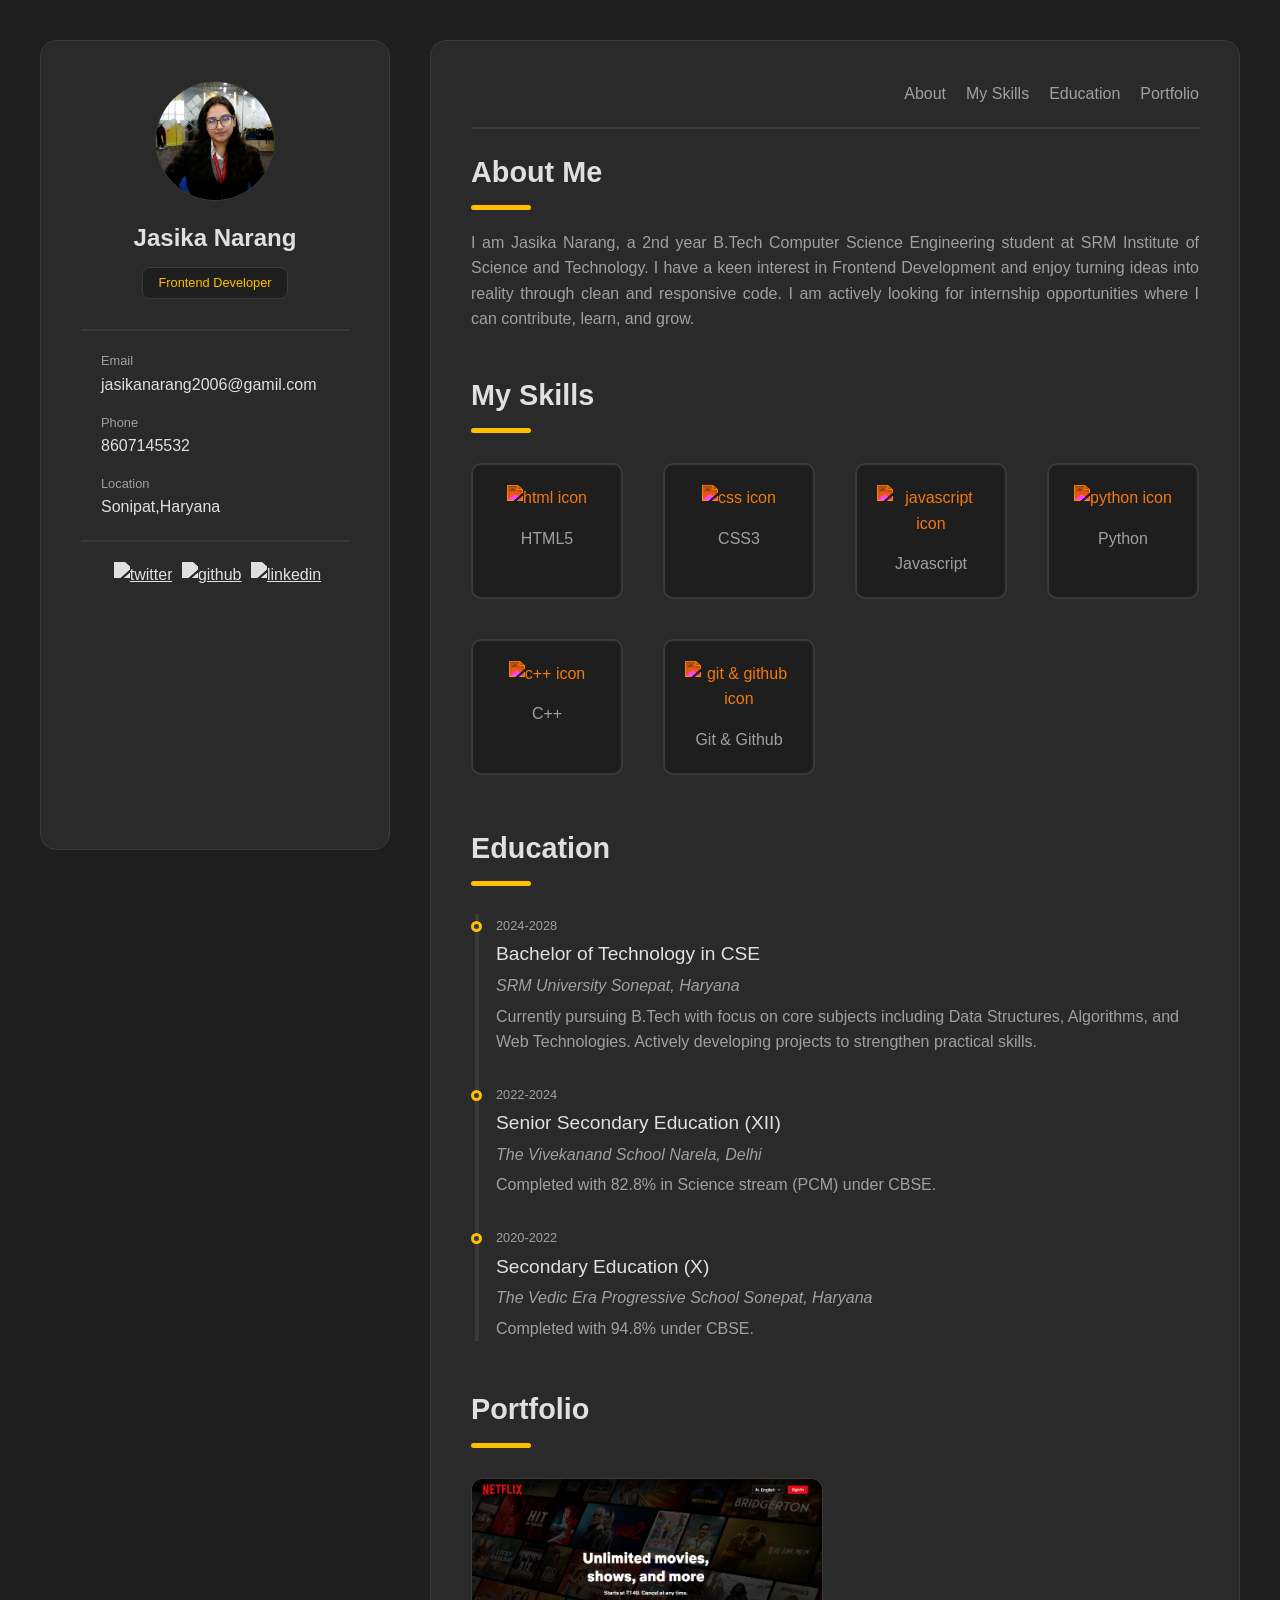
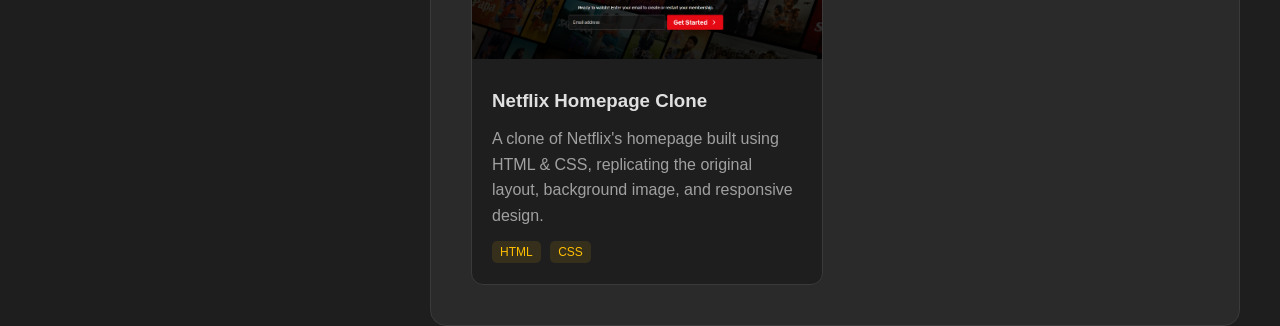
==== index.html @ db3eb457 "Add files via upload" ====
<!DOCTYPE html>
<html lang="en">
<head>
    <meta charset="UTF-8">
    <meta name="viewport" content="width=device-width, initial-scale=1.0">
    <title>Profile Portfolio</title>
    <link rel="stylesheet" href="./style.css" > 
</head>
<body>
    <div class="main-container">
        <div class="sidebar">
            <div class="profile">
                <img src="pfp.png" alt="pfp">
                <h2>Jasika Narang</h2>
                <p>Frontend Developer</p>
            </div>
            <div class="contact">
                <div class="email">
                    <h3 class="label">Email</h3>
                    <a class="value" href="mailto:jasikanarang2006@gmail.com">jasikanarang2006@gamil.com</a>
                </div>
                <div class="phone">
                    <h3 class="label">Phone</h3>
                    <a class="value" href="tel:8607145532">8607145532</a>
                </div>
                <div location="location">
                    <h3 class="label">Location</h3>
                    <a class="value">Sonipat,Haryana</a>
                </div>
            </div>
            <div class="social">
                <a href="https://x.com/myself_jassiii"><img src="https://simpleicons.org/icons/x.svg" alt="twitter"></a>
                <a href="https://github.com/jassiika"><img src="https://simpleicons.org/icons/github.svg"  alt="github"></a>
                <a href="https://www.linkedin.com/in/jasika-narang-b23560330"><img src="https://www.svgrepo.com/show/144030/linkedin-square-logo.svg"  alt="linkedin"></a>
            </div>
        </div>
        <div class="main-content">

            <!--navigation-->
            <div id="navigation">
                <nav>
                    <a href="#about" class="active">About</a>
                    <a href="#skills">My Skills</a>
                    <a href="#edu">Education</a>
                    <a href="#portfolio">Portfolio</a>
                </nav>
            </div>

            <!--about me-->
            <div id="about">
                <h2 class="heading">About Me</h2>
                <div class="line"></div>
                <p class="content">I am Jasika Narang, a 2nd year B.Tech Computer Science Engineering student at SRM Institute of Science and Technology. I have a keen interest in Frontend Development and enjoy turning ideas into reality through clean and responsive code. I am actively looking for internship opportunities where I can contribute, learn, and grow.</p>
            </div>

            <!--my skills-->
            <div id="skills">
                <h2 class="heading">My Skills</h2>
                <div class="line"></div>
                <div class="grid-container">
                    <div class="item">
                        <img src="https://simpleicons.org/icons/html5.svg" alt="html icon">
                        <h3>HTML5</h3>
                    </div>
                    <div class="item">
                        <img src="https://simpleicons.org/icons/css.svg" alt="css icon">
                        <h3>CSS3</h3>
                    </div>
                    <div class="item">
                        <img src="https://simpleicons.org/icons/javascript.svg" alt="javascript icon">
                        <h3>Javascript</h3>
                    </div>
                    <div class="item">
                        <img src="https://simpleicons.org/icons/python.svg" alt="python icon">
                        <h3>Python</h3>
                    </div>
                    <div class="item">
                        <img src="https://simpleicons.org/icons/cplusplus.svg" alt="c++ icon">
                        <h3>C++</h3>
                    </div>
                    <div class="item">
                        <img src="https://simpleicons.org/icons/git.svg" alt="git & github icon">
                        <h3>Git & Github</h3>
                    </div>
                </div>
            </div>

            <!--education-->
            <div id="edu">
                <h2 class="heading">Education</h2>
                <div class="line"></div>
                <div class="edtech">
                    <div class="ed1">
                        <div class="year">2024-2028</div>
                        <h3 class="degree">Bachelor of Technology in CSE</h3>
                        <p class="college">SRM University Sonepat, Haryana</p>
                        <p class="work">Currently pursuing B.Tech with focus on core subjects including Data Structures, Algorithms, and Web Technologies. Actively developing projects to strengthen practical skills.</p>
                        <div class="dot"></div>
                    </div>
                    <div class="ed2">
                        <div class="year">2022-2024</div>
                        <h3 class="degree">Senior Secondary Education (XII)</h3>
                        <p class="college">The Vivekanand School Narela, Delhi</p>
                        <p class="work">Completed with 82.8% in Science stream (PCM) under CBSE.</p>
                        <div class="dot"></div>
                    </div>
                    <div class="ed3">
                        <div class="year">2020-2022</div>
                        <h3 class="degree">Secondary Education (X)</h3>
                        <p class="college">The Vedic Era Progressive School Sonepat, Haryana</p>
                        <p class="work">Completed with 94.8% under CBSE.</p>
                        <div class="dot"></div>
                    </div>
                    <div class="liner"></div>
                </div>
            </div>

            <!--resume-->
            <div id="portfolio">
                <h2 class="heading">Portfolio</h2>
                <div class="line"></div>
                <div class="project-container">
                    <div class="project">
                        <img src="netflix-clone.png" alt="netflix-clone img">
                        <div class="card">
                            <h3>Netflix Homepage Clone</h3>
                            <p>A clone of Netflix's homepage built using HTML & CSS, replicating the original layout, background image, and responsive design.</p>
                            <span>HTML</span>
                            <span>CSS</span>
                        </div>
                    </div>
                </div>
            </div>
        </div>
    </div>
</body>
</html>
---- style.css ----
*{
    padding: 0;
    box-sizing: border-box;
    margin: 0;
}
body{
    background-color: #1e1e1e;
    font-family:sans-serif;
    color: #a0a0a0 ;
    line-height:1.6;
}
.main-container{
    padding-top:40px;
    display: grid;
    max-width:1200px;
    grid-template-columns: 350px 1fr;
    margin:auto;
    gap: 40px;
    
}
.sidebar{
    height: 90vh;
    background-color:#2a2a2a;
    border: 1px solid #3a3a3a;
    border-radius: 16px;
    padding: 40px;
    position:sticky;
    top:40px;
}
.main-content {
    background-color:#2a2a2a;
    border: 1px solid #3a3a3a;
    border-radius: 16px;
    padding: 40px;
    
}

/* Profile */

.profile{
    text-align:center;
}
.profile img{
    height:120px;
    width: 120px;
    border-radius:50%;
    border: 1px solid #3a3a3a;
}
.profile h2{
    font-size:1.5 rem;
    margin-top: 10px;
    font-weight:700;
    color:#e0e0e0;
}
.profile p{
    background-color:#1e1e1e;
    padding:5px 15px; 
    color:#FFBF00;
    border-radius:8px;
    display: inline-block;
    font-size:0.8rem;
    border: 1px solid #3a3a3a;
    margin-top:10px;
}

/* Contact */
.contact{
    margin-top: 30px;
    border-top:2px solid #3a3a3a;
    padding:20px;
}
.label{
    font-weight:500;
    font-size:0.8rem;
    color:#a0a0a0;
}
.value{
    color: #e0e0e0;
    text-decoration:none;
}
.email,.phone{
    margin-bottom:15px;
}

/* Social */
.social{
    border-top:2px solid #3a3a3a;
    padding:20px;
    text-align:center;
}
.social img{
    height: 30px;
    width: 30px;
    margin-left: 5px;
    filter: brightness(0) saturate(100%) invert(97%) sepia(1%) saturate(6186%) hue-rotate(210deg) brightness(121%) contrast(76%);
}
.social img:hover{
    filter: brightness(100) saturate(0) invert(0%) sepia(0%) saturate(0%) hue-rotate(0deg) brightness(100%) contrast(0);
}

/*main-content*/

/*navigation*/
#navigation {
    margin-bottom:20px;
    padding-bottom:20px;
    border-bottom:2px solid #3a3a3a;
}
nav{
    display:flex;
    justify-content:flex-end;
    gap:20px;
    
}
nav a{
    text-decoration: none;
    color:#a0a0a0;
    font-weight: 500;
    
}

/*about me*/
.heading{
    color:#e0e0e0;
    font-size:1.8rem;
    margin-bottom:10px;
}
.line{
    height:5px;
    width: 60px;
    background-color:#FFBF00;
    margin-bottom:20px;
    border-radius: 9999px
}
.content{
    text-align:justify;
    color:#a0a0a0;
}
#about{
    margin-bottom:40px;
}

/*my skills*/
.grid-container{
    padding-top:10px;
    display:grid;
    grid-template-columns:repeat(auto-fit,minmax(120px,1fr));
    gap: 40px;
}
.item{
    padding:20px;
    border:2px solid #3a3a3a;
    border-radius:10px;
    background-color:#1e1e1e;
    text-align:center;
    transition:transform 0.3s ease,box-shadow 0.3s ease;
}
.item img{
    width: 48px;
    height: 48px;
    filter: invert(75%) sepia(50%) saturate(1000%) hue-rotate(350deg) brightness(110%) contrast(101%);
    margin-bottom:15px;
}
.item h3{
    font-size:1rem;
    font-weight:500;
}
.item:hover{
    transform: scale(1.1);
    box-shadow: 0px 0px 10px 5px rgba(0,0,0,0.3); 
}

/*education*/
#edu{
    margin-top:50px;
}
.edtech{
    padding-top:10px;
    position:relative;
}
.year{
    font-size:0.8rem;
    color:#a0a0a0;
    margin-bottom:3px;
}
.degree{
    color:#e0e0e0;
    font-size:1.2rem;
    font-weight:500;
    margin-bottom:3px;
}
.college{
    font-style:italic;
    color:#a0a0a0;
    margin-bottom:5px;
}
.work{
    color:#a0a0a0;
}
.ed1,.ed2,.ed3{
    margin-bottom:30px;
    padding-left:25px;
    position:relative;
}
.ed3{
    margin-bottom:45px;
}
.dot{
    position:absolute;
    height:11px;
    width:11px;
    border-radius:50%;
    border:3px solid #FFBF00;
    top:5px;
    left:0px;
    z-index:1;
}
.liner{
    position:absolute;
    width:2px;
    border: 2px solid #3a3a3a;
    top:8px;
    bottom:0px;
    left:4px;
}

/*portfolio*/
.project-container{
    margin-top:30px;
    display:grid;
    grid-template-columns:1fr 1fr;
    gap:25px;
}
.project{
    background-color:#1e1e1e;
    border:1px solid #3a3a3a;
    border-radius:12px;
    overflow:hidden;
    transition:transform 0.5s ease,box-shadow 0.3s ease;
}
.project:hover{
    transform:translateY(-10px);
    box-shadow: 0px 0px 10px 5px rgba(0,0,0,0.3); 
}
.project img{
    height:180px;
    width: 100%;
    
    object-fit:cover
}
.card{
    padding:20px;
}
.card h3{
    color:#e0e0e0;
    margin-bottom:10px;
    
}
.card p{
    color:#a0a0a0;
    line-height:1.6;
    margin-bottom:10px;
}
.card span{
    background-color:rgba(255,191,0,0.1);
    color:#FFBF00;
    padding: 4px 8px;
    border-radius:5px;
    font-size:0.75rem;
    margin-right:5px;
}

@media screen and (max-width:1200px){
    .main-container{
        grid-template-columns:1fr;
        padding:20px;
    }
    .sidebar{
        position:static;
        height:auto;
    }
}
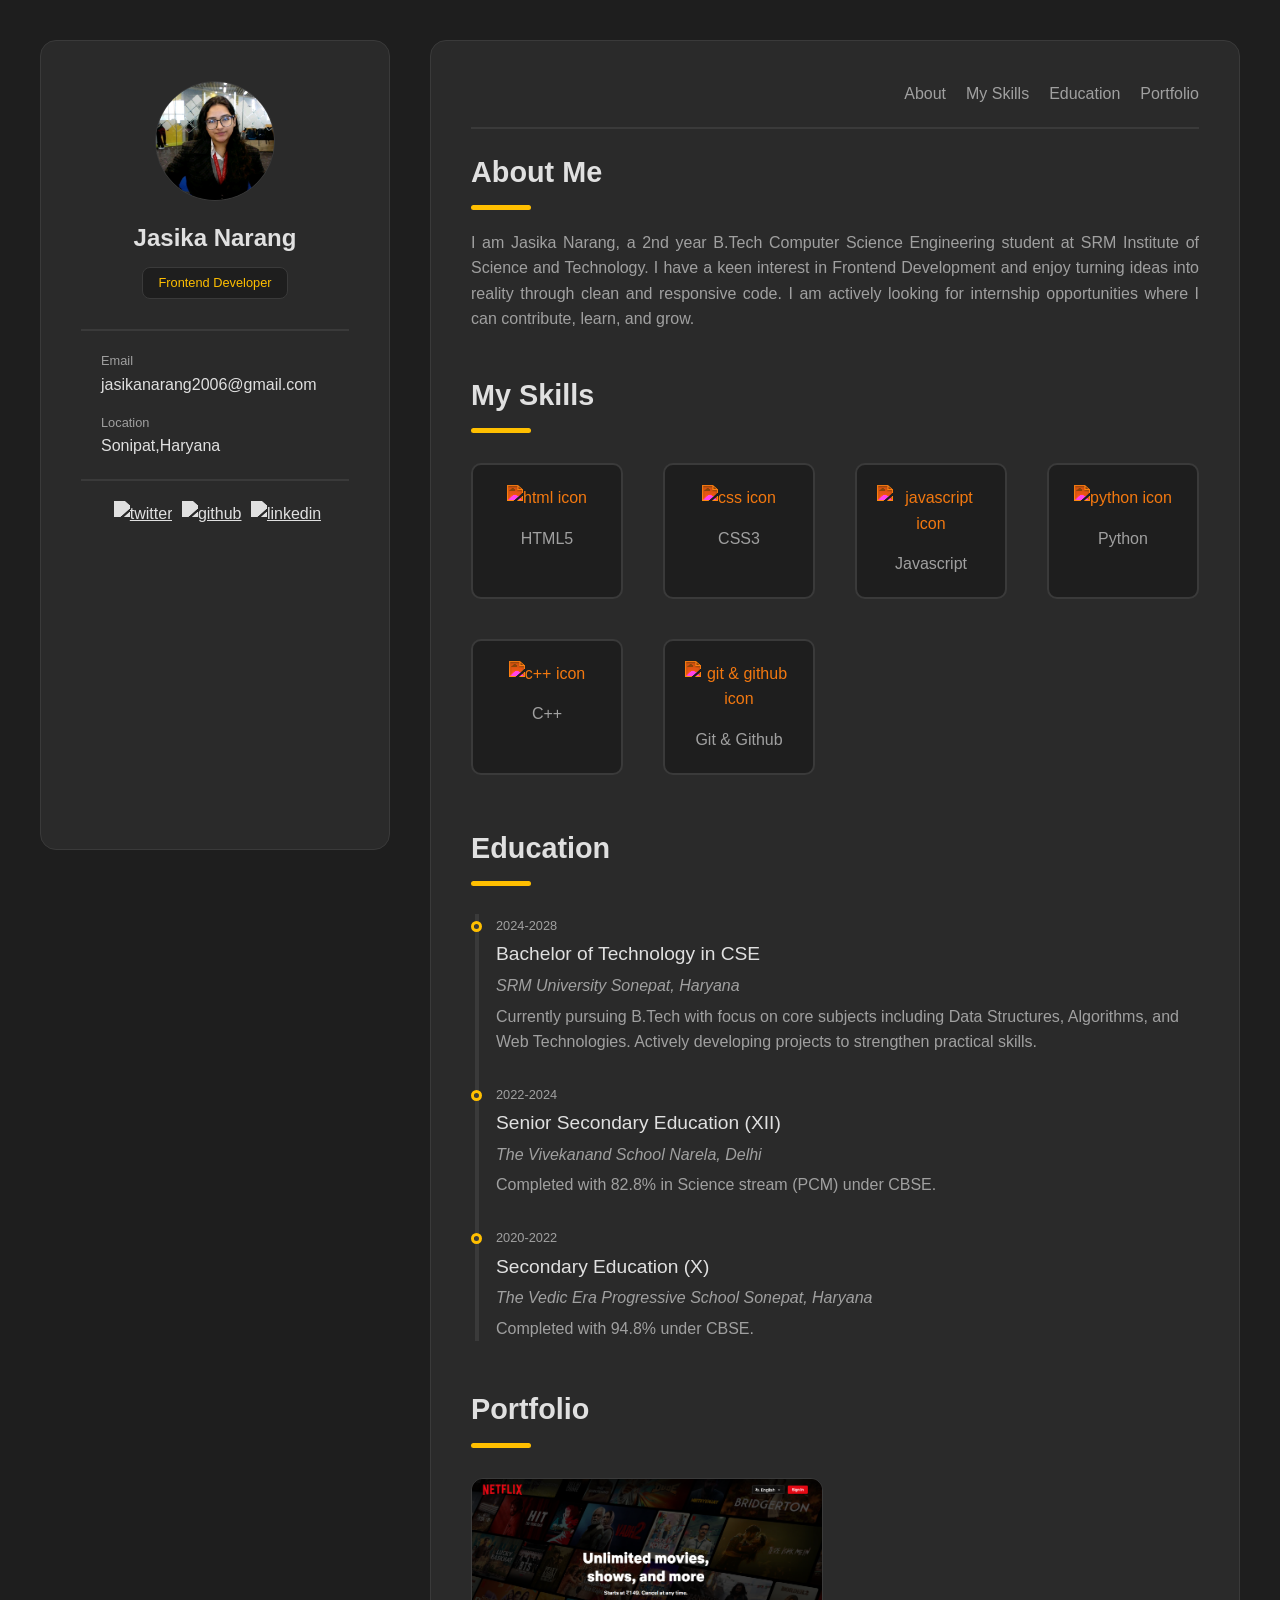
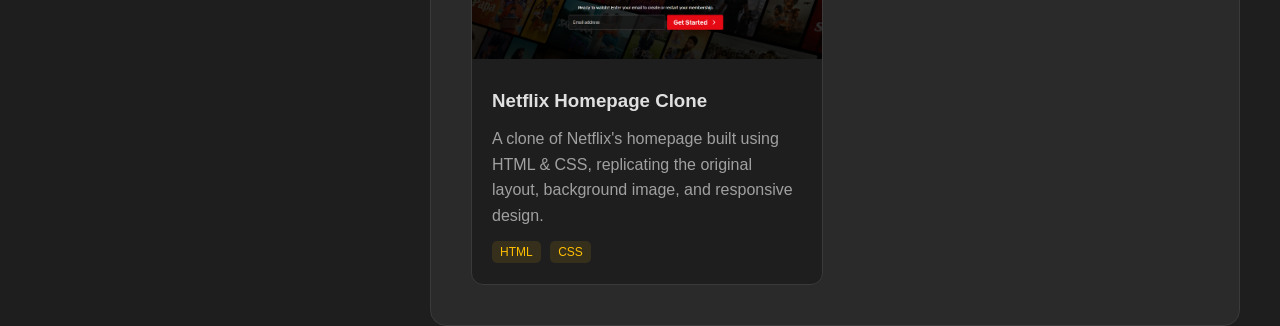
==== commit ccf3b04f: "Update index.html" ====
--- a/index.html
+++ b/index.html
@@ -17,11 +17,7 @@
             <div class="contact">
                 <div class="email">
                     <h3 class="label">Email</h3>
-                    <a class="value" href="mailto:jasikanarang2006@gmail.com">jasikanarang2006@gamil.com</a>
-                </div>
-                <div class="phone">
-                    <h3 class="label">Phone</h3>
-                    <a class="value" href="tel:8607145532">8607145532</a>
+                    <a class="value" href="mailto:jasikanarang2006@gmail.com">jasikanarang2006@gmail.com</a>
                 </div>
                 <div location="location">
                     <h3 class="label">Location</h3>
@@ -134,4 +130,4 @@
         </div>
     </div>
 </body>
-</html>+</html>
--- a/style.css
+++ b/style.css
@@ -279,4 +279,11 @@
         position:static;
         height:auto;
     }
-}+}
+
+@media screen and (max-width:750px){
+    .project-container{
+        grid-template-columns:1fr;
+        padding:20px;
+    }
+}
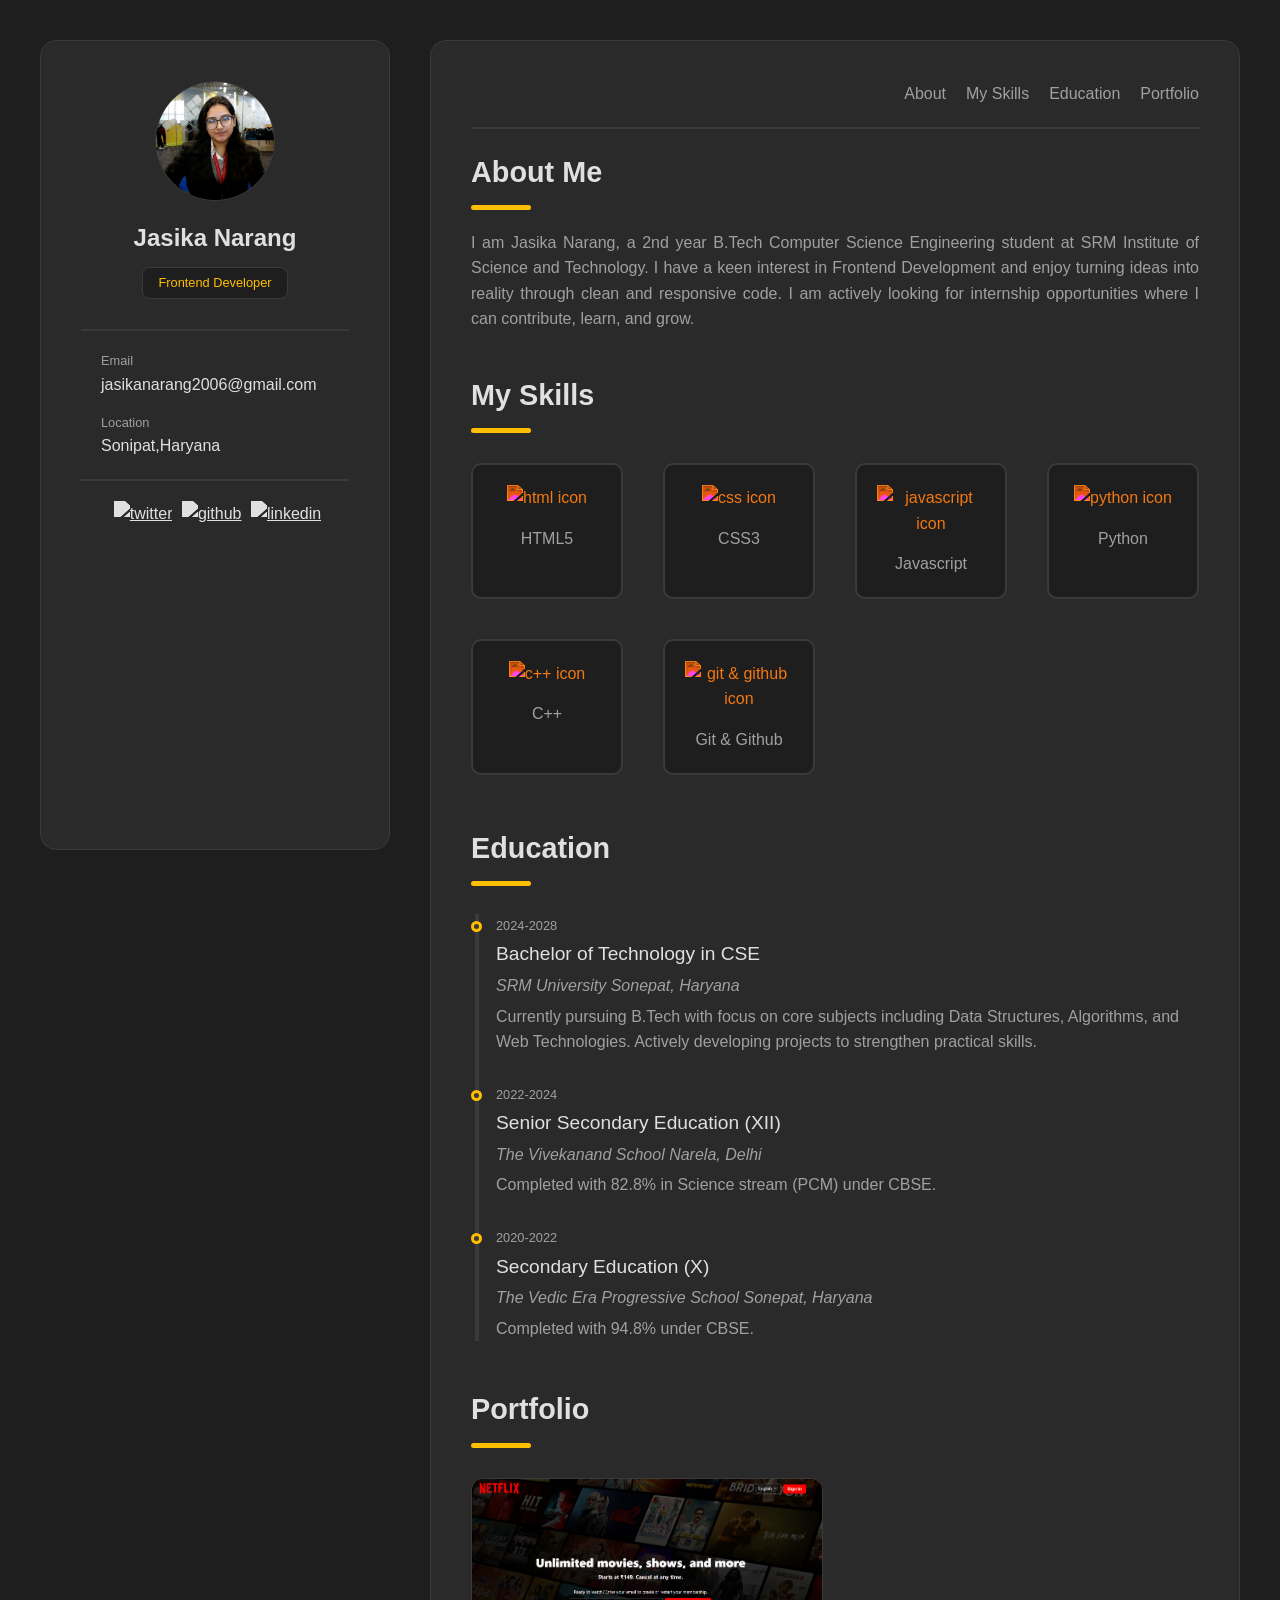
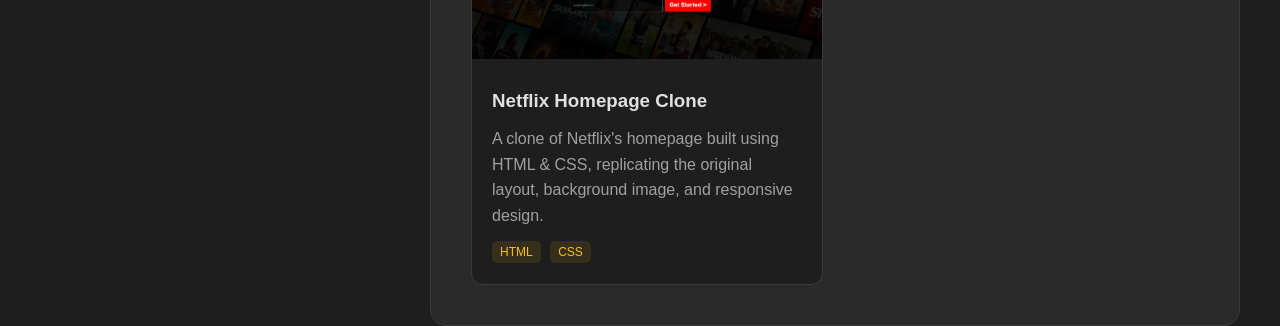
==== commit bf9e03d5: "Update index.html" ====
--- a/index.html
+++ b/index.html
@@ -5,6 +5,7 @@
     <meta name="viewport" content="width=device-width, initial-scale=1.0">
     <title>Profile Portfolio</title>
     <link rel="stylesheet" href="./style.css" > 
+    <meta name="google-site-verification" content="4zR2Hk9nxd3AaKKnDUvQEQufCDgfOC7lOIXCFbEh_5k" />
 </head>
 <body>
     <div class="main-container">
--- a/style.css
+++ b/style.css
@@ -78,7 +78,7 @@
     color: #e0e0e0;
     text-decoration:none;
 }
-.email,.phone{
+.email{
     margin-bottom:15px;
 }
 
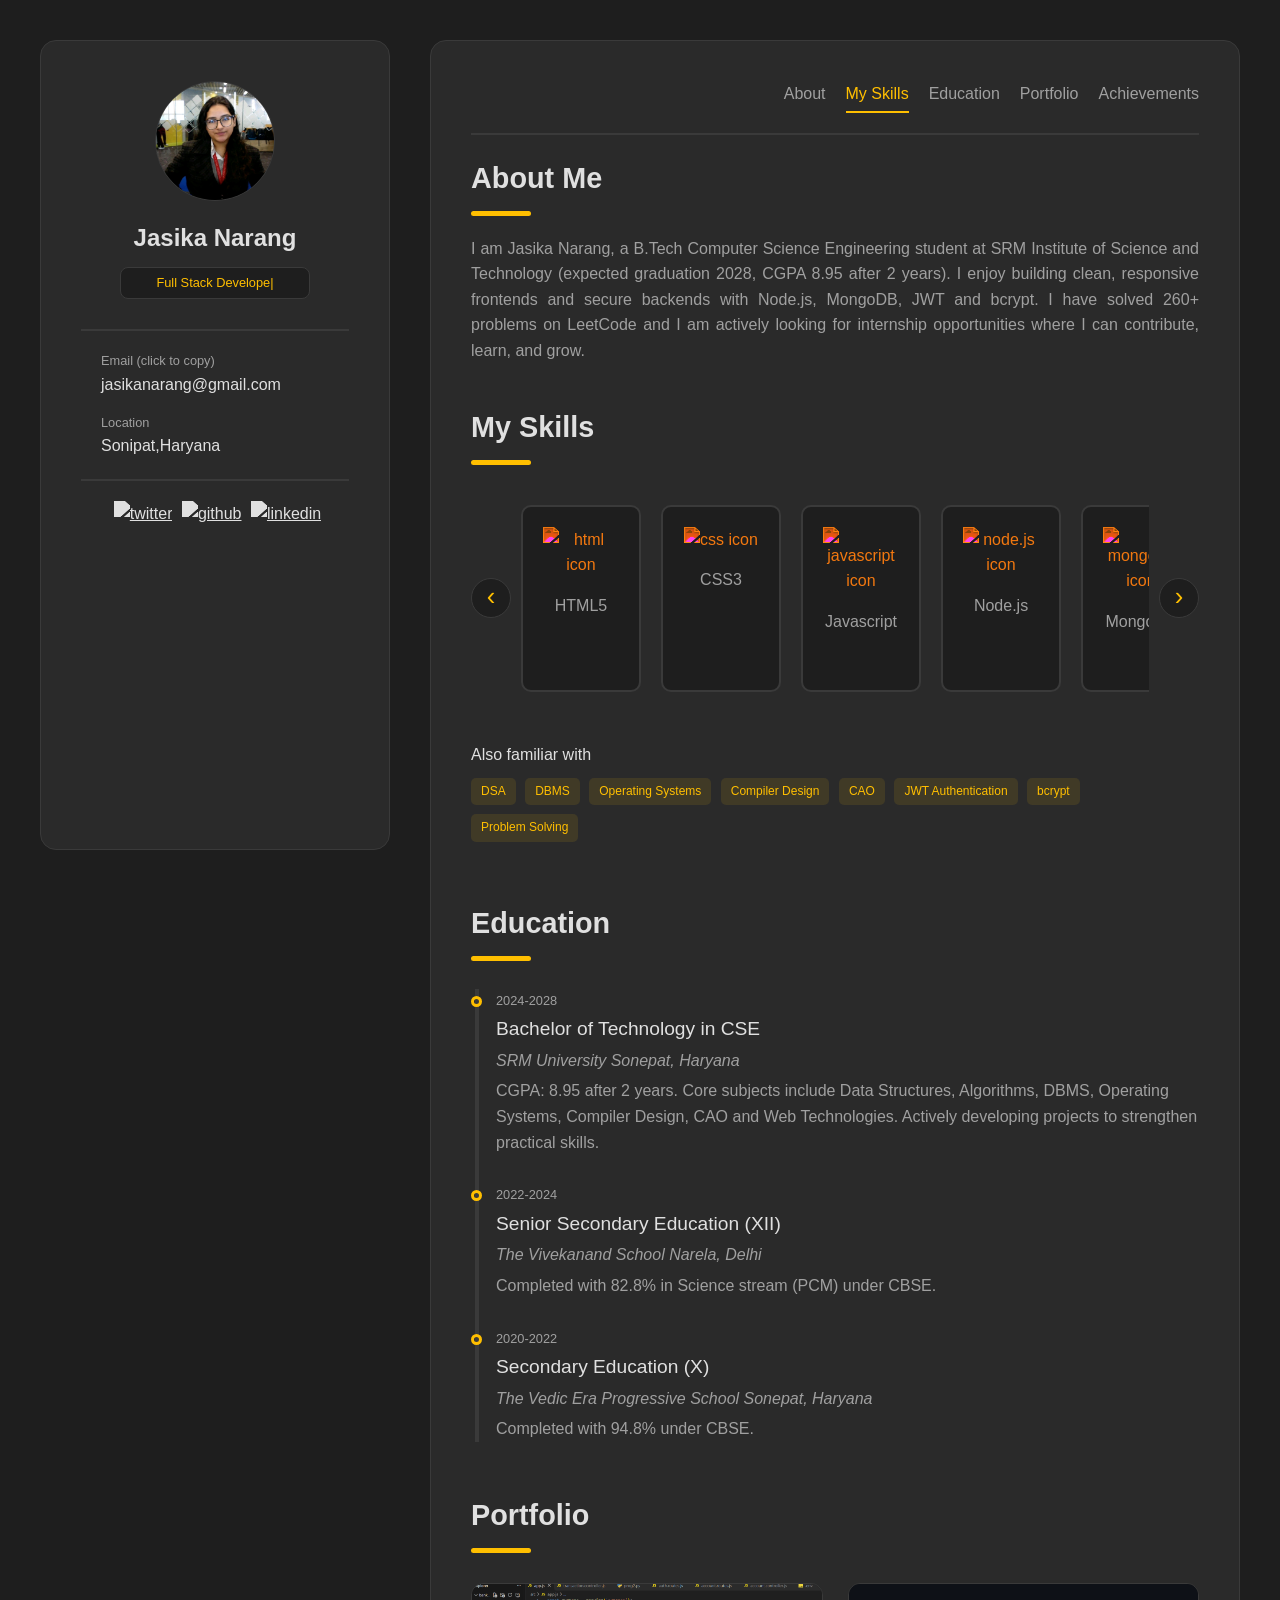
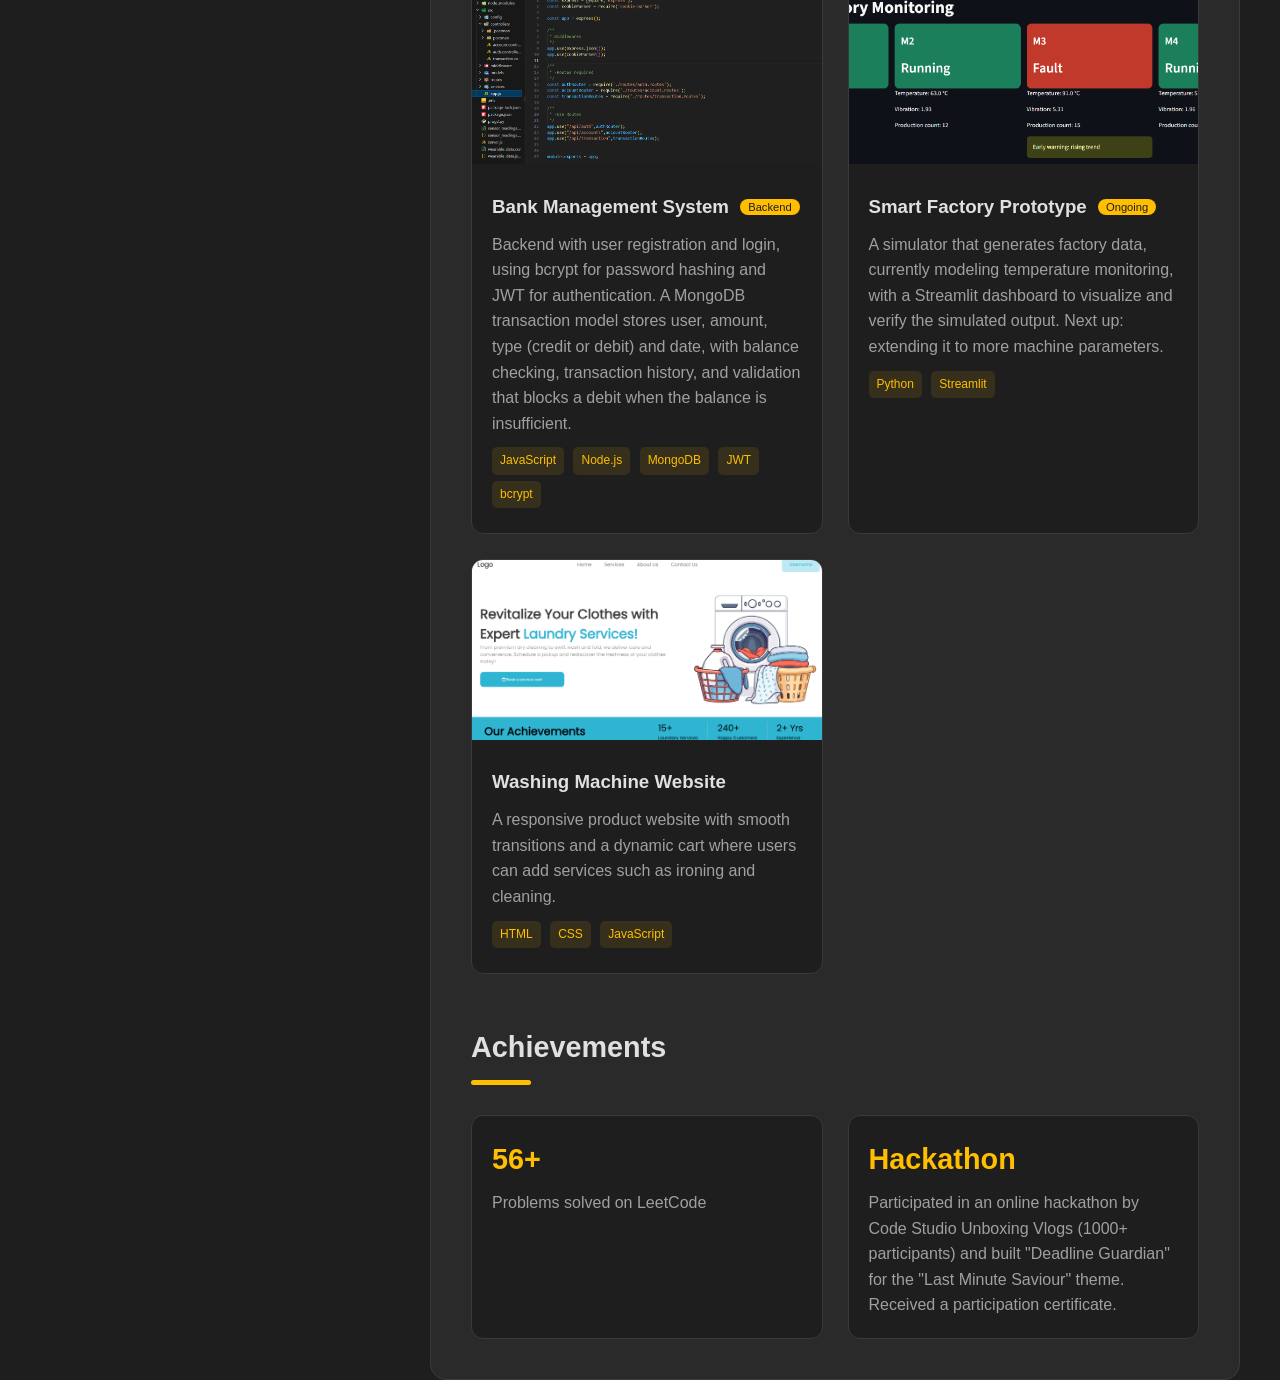
==== commit db7f8557: "Add files via upload" ====
--- a/index.html
+++ b/index.html
@@ -5,7 +5,50 @@
     <meta name="viewport" content="width=device-width, initial-scale=1.0">
     <title>Profile Portfolio</title>
     <link rel="stylesheet" href="./style.css" > 
-    <meta name="google-site-verification" content="4zR2Hk9nxd3AaKKnDUvQEQufCDgfOC7lOIXCFbEh_5k" />
+    <style>
+        .main-content{
+            min-width:0;
+        }
+        .slider{
+            display:flex;
+            align-items:center;
+            gap:10px;
+            margin-top:10px;
+        }
+        .grid-container{
+            display:flex;
+            grid-template-columns:none;
+            gap:20px;
+            padding:20px 10px;
+            overflow:hidden;
+            flex:1;
+            min-width:0;
+        }
+        .grid-container .item{
+            flex:0 0 120px;
+        }
+        .slider-btn{
+            flex:0 0 40px;
+            height:40px;
+            border:1px solid #3a3a3a;
+            border-radius:50%;
+            background-color:#1e1e1e;
+            color:#FFBF00;
+            font-size:1.6rem;
+            line-height:1;
+            padding-bottom:3px;
+            cursor:pointer;
+            transition:background-color 0.3s ease, color 0.3s ease, opacity 0.3s ease;
+        }
+        .slider-btn:hover:not(:disabled){
+            background-color:#FFBF00;
+            color:#1e1e1e;
+        }
+        .slider-btn:disabled{
+            opacity:0.3;
+            cursor:default;
+        }
+    </style>
 </head>
 <body>
     <div class="main-container">
@@ -13,14 +56,14 @@
             <div class="profile">
                 <img src="pfp.png" alt="pfp">
                 <h2>Jasika Narang</h2>
-                <p>Frontend Developer</p>
+                <p><span id="role">Frontend Developer</span><span class="cursor">|</span></p>
             </div>
             <div class="contact">
                 <div class="email">
-                    <h3 class="label">Email</h3>
-                    <a class="value" href="mailto:jasikanarang2006@gmail.com">jasikanarang2006@gmail.com</a>
-                </div>
-                <div location="location">
+                    <h3 class="label">Email (click to copy)</h3>
+                    <a class="value" href="mailto:jasikanarang@gmail.com">jasikanarang@gmail.com</a>
+                </div>
+                <div class="location">
                     <h3 class="label">Location</h3>
                     <a class="value">Sonipat,Haryana</a>
                 </div>
@@ -28,7 +71,7 @@
             <div class="social">
                 <a href="https://x.com/myself_jassiii"><img src="https://simpleicons.org/icons/x.svg" alt="twitter"></a>
                 <a href="https://github.com/jassiika"><img src="https://simpleicons.org/icons/github.svg"  alt="github"></a>
-                <a href="https://www.linkedin.com/in/jasika-narang-b23560330"><img src="https://www.svgrepo.com/show/144030/linkedin-square-logo.svg"  alt="linkedin"></a>
+                <a href="https://www.linkedin.com/in/jasika-narang"><img src="https://www.svgrepo.com/show/144030/linkedin-square-logo.svg"  alt="linkedin"></a>
             </div>
         </div>
         <div class="main-content">
@@ -40,21 +83,24 @@
                     <a href="#skills">My Skills</a>
                     <a href="#edu">Education</a>
                     <a href="#portfolio">Portfolio</a>
+                    <a href="#achievements">Achievements</a>
                 </nav>
             </div>
 
             <!--about me-->
-            <div id="about">
+            <div id="about" class="reveal">
                 <h2 class="heading">About Me</h2>
                 <div class="line"></div>
-                <p class="content">I am Jasika Narang, a 2nd year B.Tech Computer Science Engineering student at SRM Institute of Science and Technology. I have a keen interest in Frontend Development and enjoy turning ideas into reality through clean and responsive code. I am actively looking for internship opportunities where I can contribute, learn, and grow.</p>
+                <p class="content">I am Jasika Narang, a B.Tech Computer Science Engineering student at SRM Institute of Science and Technology (expected graduation 2028, CGPA 8.95 after 2 years). I enjoy building clean, responsive frontends and secure backends with Node.js, MongoDB, JWT and bcrypt. I have solved 260+ problems on LeetCode and I am actively looking for internship opportunities where I can contribute, learn, and grow.</p>
             </div>
 
             <!--my skills-->
-            <div id="skills">
+            <div id="skills" class="reveal">
                 <h2 class="heading">My Skills</h2>
                 <div class="line"></div>
-                <div class="grid-container">
+                <div class="slider">
+                <button class="slider-btn prev" aria-label="Previous skills">&lsaquo;</button>
+                <div class="grid-container" id="skillsTrack">
                     <div class="item">
                         <img src="https://simpleicons.org/icons/html5.svg" alt="html icon">
                         <h3>HTML5</h3>
@@ -68,6 +114,14 @@
                         <h3>Javascript</h3>
                     </div>
                     <div class="item">
+                        <img src="https://simpleicons.org/icons/nodedotjs.svg" alt="node.js icon">
+                        <h3>Node.js</h3>
+                    </div>
+                    <div class="item">
+                        <img src="https://simpleicons.org/icons/mongodb.svg" alt="mongodb icon">
+                        <h3>MongoDB</h3>
+                    </div>
+                    <div class="item">
                         <img src="https://simpleicons.org/icons/python.svg" alt="python icon">
                         <h3>Python</h3>
                     </div>
@@ -76,14 +130,35 @@
                         <h3>C++</h3>
                     </div>
                     <div class="item">
+                        <img src="https://simpleicons.org/icons/openjdk.svg" alt="java icon">
+                        <h3>Java</h3>
+                    </div>
+                    <div class="item">
+                        <img src="https://simpleicons.org/icons/streamlit.svg" alt="streamlit icon">
+                        <h3>Streamlit</h3>
+                    </div>
+                    <div class="item">
                         <img src="https://simpleicons.org/icons/git.svg" alt="git & github icon">
                         <h3>Git & Github</h3>
                     </div>
                 </div>
+                <button class="slider-btn next" aria-label="Next skills">&rsaquo;</button>
+                </div>
+                <h3 class="subheading">Also familiar with</h3>
+                <div class="chips">
+                    <span>DSA</span>
+                    <span>DBMS</span>
+                    <span>Operating Systems</span>
+                    <span>Compiler Design</span>
+                    <span>CAO</span>
+                    <span>JWT Authentication</span>
+                    <span>bcrypt</span>
+                    <span>Problem Solving</span>
+                </div>
             </div>
 
             <!--education-->
-            <div id="edu">
+            <div id="edu" class="reveal">
                 <h2 class="heading">Education</h2>
                 <div class="line"></div>
                 <div class="edtech">
@@ -91,7 +166,7 @@
                         <div class="year">2024-2028</div>
                         <h3 class="degree">Bachelor of Technology in CSE</h3>
                         <p class="college">SRM University Sonepat, Haryana</p>
-                        <p class="work">Currently pursuing B.Tech with focus on core subjects including Data Structures, Algorithms, and Web Technologies. Actively developing projects to strengthen practical skills.</p>
+                        <p class="work">CGPA: 8.95 after 2 years. Core subjects include Data Structures, Algorithms, DBMS, Operating Systems, Compiler Design, CAO and Web Technologies. Actively developing projects to strengthen practical skills.</p>
                         <div class="dot"></div>
                     </div>
                     <div class="ed2">
@@ -112,23 +187,94 @@
                 </div>
             </div>
 
-            <!--resume-->
-            <div id="portfolio">
+            <!--portfolio-->
+            <div id="portfolio" class="reveal">
                 <h2 class="heading">Portfolio</h2>
                 <div class="line"></div>
                 <div class="project-container">
                     <div class="project">
-                        <img src="netflix-clone.png" alt="netflix-clone img">
+                        <img src="bank-system.png" alt="Bank Management System">
                         <div class="card">
-                            <h3>Netflix Homepage Clone</h3>
-                            <p>A clone of Netflix's homepage built using HTML & CSS, replicating the original layout, background image, and responsive design.</p>
+                            <h3>Bank Management System <em class="status">Backend</em></h3>
+                            <p>Backend with user registration and login, using bcrypt for password hashing and JWT for authentication. A MongoDB transaction model stores user, amount, type (credit or debit) and date, with balance checking, transaction history, and validation that blocks a debit when the balance is insufficient.</p>
+                            <span>JavaScript</span>
+                            <span>Node.js</span>
+                            <span>MongoDB</span>
+                            <span>JWT</span>
+                            <span>bcrypt</span>
+                        </div>
+                    </div>
+                    <div class="project">
+                        <img src="smart-factory.png" alt="Smart Factory Prototype">
+                        <div class="card">
+                            <h3>Smart Factory Prototype <em class="status">Ongoing</em></h3>
+                            <p>A simulator that generates factory data, currently modeling temperature monitoring, with a Streamlit dashboard to visualize and verify the simulated output. Next up: extending it to more machine parameters.</p>
+                            <span>Python</span>
+                            <span>Streamlit</span>
+                        </div>
+                    </div>
+                    <div class="project">
+                        <img src="washing-machine.png" alt="Washing Machine Website">
+                        <div class="card">
+                            <h3>Washing Machine Website</h3>
+                            <p>A responsive product website with smooth transitions and a dynamic cart where users can add services such as ironing and cleaning.</p>
                             <span>HTML</span>
                             <span>CSS</span>
+                            <span>JavaScript</span>
                         </div>
+                    </div>
+                </div>
+            </div>
+
+            <!--achievements-->
+            <div id="achievements" class="reveal">
+                <h2 class="heading">Achievements</h2>
+                <div class="line"></div>
+                <div class="achv-container">
+                    <div class="achv">
+                        <h3 class="achv-number"><span class="count" data-target="260">0</span>+</h3>
+                        <p>Problems solved on LeetCode</p>
+                    </div>
+                    <div class="achv">
+                        <h3 class="achv-number">Hackathon</h3>
+                        <p>Participated in an online hackathon by Code Studio Unboxing Vlogs (1000+ participants) and built "Deadline Guardian" for the "Last Minute Saviour" theme. Received a participation certificate.</p>
                     </div>
                 </div>
             </div>
         </div>
     </div>
+
+    <button id="backToTop" aria-label="Back to top">&uarr;</button>
+    <div id="toast"></div>
+
+    <script src="./script.js"></script>
+    <script>
+        (function () {
+            const track = document.getElementById("skillsTrack");
+            const oldPrev = document.querySelector(".slider-btn.prev");
+            const oldNext = document.querySelector(".slider-btn.next");
+            const prev = oldPrev.cloneNode(true);
+            const next = oldNext.cloneNode(true);
+            oldPrev.replaceWith(prev);
+            oldNext.replaceWith(next);
+
+            const first = track.querySelector(".item");
+
+            function step() {
+                const w = first.offsetWidth + 20;
+                return Math.max(1, Math.floor(track.clientWidth / w)) * w;
+            }
+            function update() {
+                prev.disabled = track.scrollLeft <= 2;
+                next.disabled = track.scrollLeft + track.clientWidth >= track.scrollWidth - 2;
+            }
+
+            prev.addEventListener("click", () => track.scrollBy({ left: -step(), behavior: "smooth" }));
+            next.addEventListener("click", () => track.scrollBy({ left: step(), behavior: "smooth" }));
+            track.addEventListener("scroll", update);
+            window.addEventListener("resize", update);
+            update();
+        })();
+    </script>
 </body>
-</html>
+</html>
--- a/style.css
+++ b/style.css
@@ -2,6 +2,9 @@
     padding: 0;
     box-sizing: border-box;
     margin: 0;
+}
+html{
+    scroll-behavior:smooth;
 }
 body{
     background-color: #1e1e1e;
@@ -47,7 +50,7 @@
     border: 1px solid #3a3a3a;
 }
 .profile h2{
-    font-size:1.5 rem;
+    font-size:1.5rem;
     margin-top: 10px;
     font-weight:700;
     color:#e0e0e0;
@@ -61,6 +64,13 @@
     font-size:0.8rem;
     border: 1px solid #3a3a3a;
     margin-top:10px;
+    min-width:190px; /* stops the badge from jumping while typing */
+}
+.cursor{
+    animation:blink 0.8s step-end infinite;
+}
+@keyframes blink{
+    50%{ opacity:0; }
 }
 
 /* Contact */
@@ -78,6 +88,13 @@
     color: #e0e0e0;
     text-decoration:none;
 }
+.email .value{
+    cursor:copy;
+    transition:color 0.3s ease;
+}
+.email .value:hover{
+    color:#FFBF00;
+}
 .email{
     margin-bottom:15px;
 }
@@ -105,6 +122,10 @@
     margin-bottom:20px;
     padding-bottom:20px;
     border-bottom:2px solid #3a3a3a;
+    position:sticky;
+    top:0;
+    background-color:#2a2a2a;
+    z-index:10;
 }
 nav{
     display:flex;
@@ -116,7 +137,16 @@
     text-decoration: none;
     color:#a0a0a0;
     font-weight: 500;
-    
+    padding-bottom:4px;
+    border-bottom:2px solid transparent;
+    transition:color 0.3s ease, border-color 0.3s ease;
+}
+nav a:hover{
+    color:#e0e0e0;
+}
+nav a.active{
+    color:#FFBF00;
+    border-bottom-color:#FFBF00;
 }
 
 /*about me*/
@@ -141,11 +171,46 @@
 }
 
 /*my skills*/
+.slider{
+    display:flex;
+    align-items:center;
+    gap:10px;
+    margin-top:10px;
+}
 .grid-container{
-    padding-top:10px;
-    display:grid;
-    grid-template-columns:repeat(auto-fit,minmax(120px,1fr));
-    gap: 40px;
+    display:flex;
+    gap:20px;
+    padding:20px 10px;
+    overflow-x:auto;
+    scroll-snap-type:x mandatory;
+    scrollbar-width:none;
+    flex:1;
+}
+.grid-container::-webkit-scrollbar{
+    display:none;
+}
+.grid-container .item{
+    flex:0 0 120px;
+    scroll-snap-align:start;
+}
+.slider-btn{
+    flex:0 0 40px;
+    height:40px;
+    border:1px solid #3a3a3a;
+    border-radius:50%;
+    background-color:#1e1e1e;
+    color:#FFBF00;
+    font-size:1.1rem;
+    cursor:pointer;
+    transition:background-color 0.3s ease, color 0.3s ease, opacity 0.3s ease;
+}
+.slider-btn:hover:not(:disabled){
+    background-color:#FFBF00;
+    color:#1e1e1e;
+}
+.slider-btn:disabled{
+    opacity:0.3;
+    cursor:default;
 }
 .item{
     padding:20px;
@@ -270,6 +335,155 @@
     margin-right:5px;
 }
 
+/* skills: extra chips */
+.subheading{
+    color:#e0e0e0;
+    font-size:1rem;
+    font-weight:500;
+    margin-top:30px;
+    margin-bottom:10px;
+}
+.chips span{
+    display:inline-block;
+    background-color:rgba(255,191,0,0.1);
+    color:#FFBF00;
+    padding:4px 10px;
+    border-radius:5px;
+    font-size:0.75rem;
+    margin:0 5px 8px 0;
+}
+
+/* project status + tags */
+.card span{
+    display:inline-block;
+    margin-bottom:5px;
+}
+.status{
+    font-style:normal;
+    font-size:0.7rem;
+    font-weight:500;
+    color:#1e1e1e;
+    background-color:#FFBF00;
+    padding:2px 8px;
+    border-radius:9999px;
+    vertical-align:middle;
+    margin-left:6px;
+}
+
+/* achievements */
+#portfolio, #achievements{
+    margin-top:50px;
+}
+.achv-container{
+    margin-top:30px;
+    display:grid;
+    grid-template-columns:repeat(auto-fit,minmax(220px,1fr));
+    gap:25px;
+}
+.achv{
+    background-color:#1e1e1e;
+    border:1px solid #3a3a3a;
+    border-radius:12px;
+    padding:20px;
+    transition:transform 0.3s ease, box-shadow 0.3s ease;
+}
+.achv:hover{
+    transform:translateY(-6px);
+    box-shadow:0px 0px 10px 5px rgba(0,0,0,0.3);
+}
+.achv-number{
+    color:#FFBF00;
+    font-size:1.8rem;
+    margin-bottom:8px;
+}
+
+/* placeholder shown when a project screenshot is missing */
+.thumb-fallback{
+    height:180px;
+    display:flex;
+    align-items:center;
+    justify-content:center;
+    text-align:center;
+    padding:10px 20px;
+    background:linear-gradient(135deg,#2a2a2a,#1e1e1e);
+    border-bottom:1px solid #3a3a3a;
+    color:#FFBF00;
+    font-weight:700;
+    font-size:1.1rem;
+}
+
+/* ===== JS-powered extras ===== */
+
+/* scroll reveal */
+.reveal{
+    opacity:0;
+    transform:translateY(30px);
+    transition:opacity 0.7s ease, transform 0.7s ease;
+}
+.reveal.visible{
+    opacity:1;
+    transform:none;
+}
+#about, #skills, #edu, #portfolio{
+    scroll-margin-top:90px; /* sticky nav ke neeche section na chhup jaye */
+}
+
+/* back to top */
+#backToTop{
+    position:fixed;
+    right:25px;
+    bottom:25px;
+    height:46px;
+    width:46px;
+    border:1px solid #3a3a3a;
+    border-radius:50%;
+    background-color:#2a2a2a;
+    color:#FFBF00;
+    font-size:1.3rem;
+    cursor:pointer;
+    opacity:0;
+    pointer-events:none;
+    transform:translateY(20px);
+    transition:opacity 0.3s ease, transform 0.3s ease, background-color 0.3s ease;
+    z-index:20;
+}
+#backToTop.show{
+    opacity:1;
+    pointer-events:auto;
+    transform:none;
+}
+#backToTop:hover{
+    background-color:#FFBF00;
+    color:#1e1e1e;
+}
+
+/* toast */
+#toast{
+    position:fixed;
+    left:50%;
+    bottom:30px;
+    transform:translate(-50%,20px);
+    background-color:#FFBF00;
+    color:#1e1e1e;
+    padding:8px 18px;
+    border-radius:8px;
+    font-size:0.85rem;
+    font-weight:500;
+    opacity:0;
+    pointer-events:none;
+    transition:opacity 0.3s ease, transform 0.3s ease;
+    z-index:30;
+}
+#toast.show{
+    opacity:1;
+    transform:translate(-50%,0);
+}
+
+@media (prefers-reduced-motion: reduce){
+    html{ scroll-behavior:auto; }
+    .reveal{ opacity:1; transform:none; transition:none; }
+}
+
 @media screen and (max-width:1200px){
     .main-container{
         grid-template-columns:1fr;
@@ -286,4 +500,8 @@
         grid-template-columns:1fr;
         padding:20px;
     }
-}
+    nav{
+        flex-wrap:wrap;
+        justify-content:center;
+    }
+}
